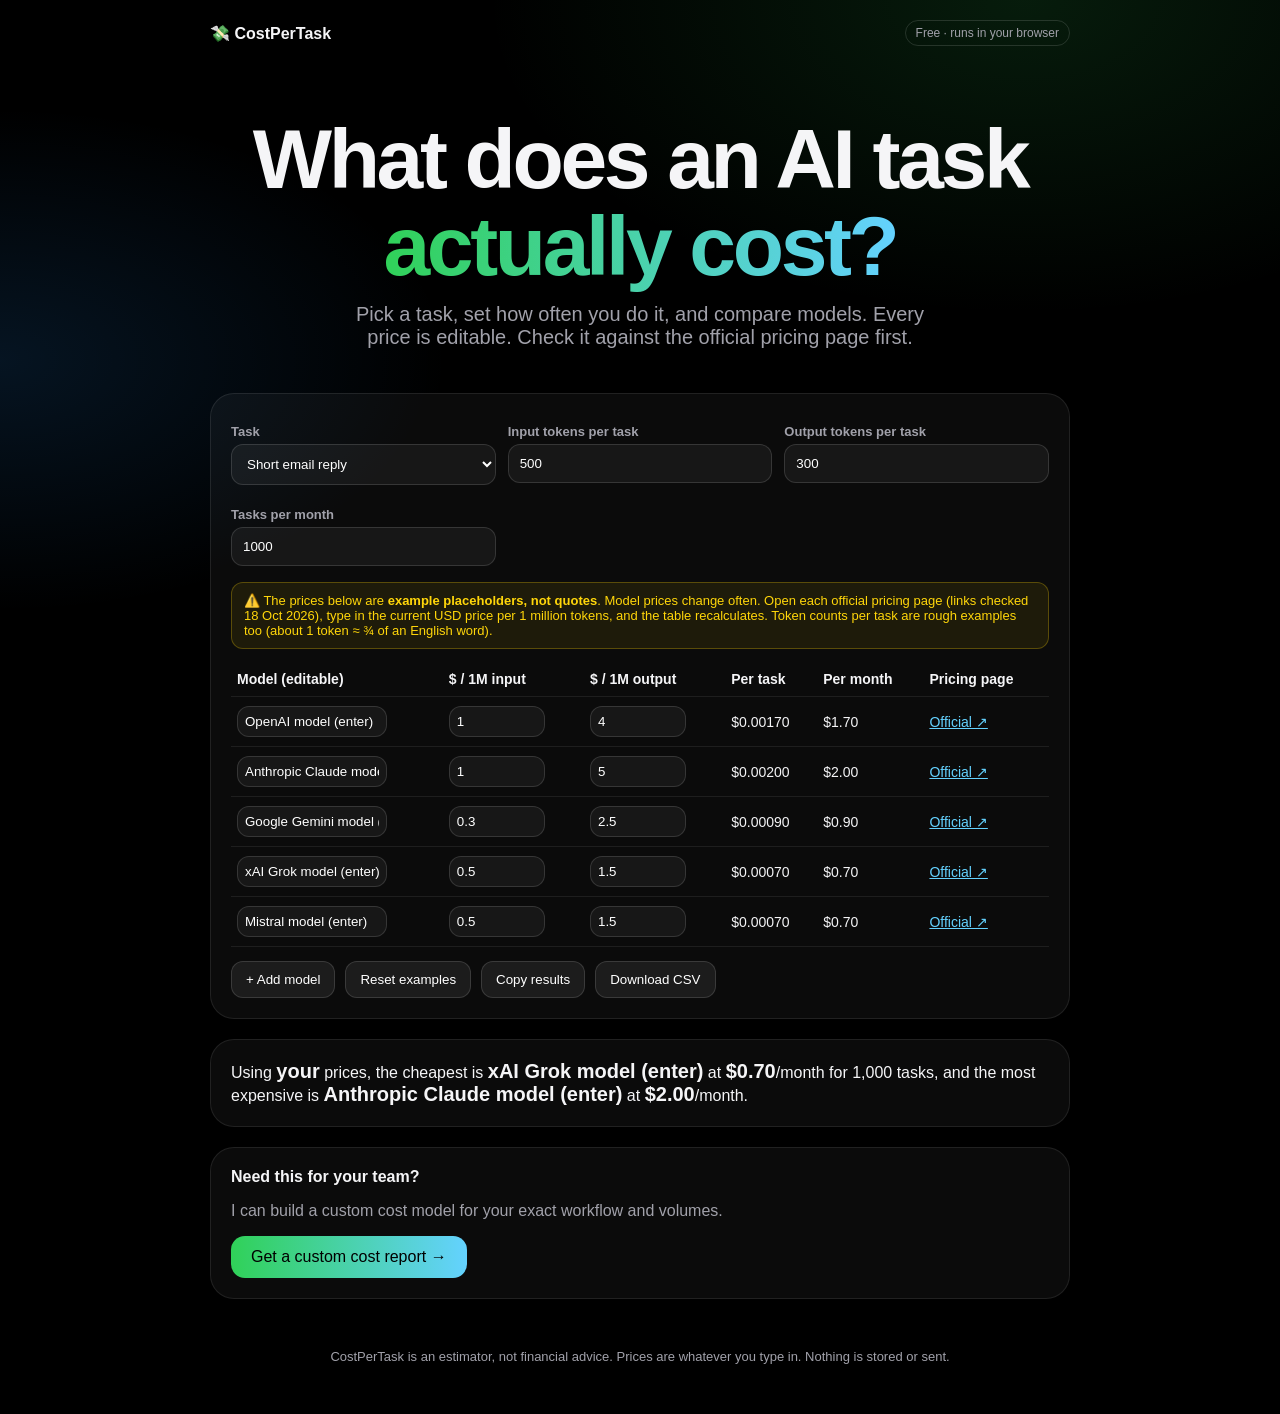
==== index.html @ 29a89acb "Initial demo" ====
<!doctype html><html lang="en"><head><meta charset="utf-8"><meta name="viewport" content="width=device-width,initial-scale=1">
<title>CostPerTask: what does an AI task actually cost?</title><meta name="description" content="Estimate the cost of an AI task (an email, a blog post, a code review) across models. Editable prices, linked to official pricing pages.">
<meta property="og:title" content="CostPerTask: what does an AI task actually cost?"><meta property="og:url" content="https://mxhoaib.github.io/costpertask/"><meta name="twitter:card" content="summary">
<link rel="stylesheet" href="base.css"><style>:root{--g1:#30d15822;--g2:#2997ff22;--c1:#30d158;--c2:#64d2ff}.price{width:96px;padding:7px}.name{width:150px;padding:7px}td a{color:#64d2ff}.res b{font-size:20px}</style></head><body><div class="bg"></div>
<div class="wrap"><header><span>💸 CostPerTask</span><span class="pill">Free · runs in your browser</span></header>
<section class="hero"><h1>What does an AI task<br><span class="grad">actually cost?</span></h1><p class="sub">Pick a task, set how often you do it, and compare models. Every price is editable. Check it against the official pricing page first.</p></section>
<section class="panel"><div class="grid">
<div><label for="task">Task</label><select id="task"></select></div>
<div><label for="inT">Input tokens per task</label><input id="inT" type="number" min="0" value="500"></div>
<div><label for="outT">Output tokens per task</label><input id="outT" type="number" min="0" value="300"></div>
<div><label for="runs">Tasks per month</label><input id="runs" type="number" min="0" value="1000"></div></div>
<p class="demo" style="margin-top:16px">⚠️ The prices below are <b>example placeholders, not quotes</b>. Model prices change often. Open each official pricing page (links checked 18 Oct 2026), type in the current USD price per 1 million tokens, and the table recalculates. Token counts per task are rough examples too (about 1 token ≈ ¾ of an English word).</p>
<div class="tw"><table><thead><tr><th>Model (editable)</th><th>$ / 1M input</th><th>$ / 1M output</th><th>Per task</th><th>Per month</th><th>Pricing page</th></tr></thead><tbody id="rows"></tbody></table></div>
<div class="row"><button class="ghost" id="add">+ Add model</button><button class="ghost" id="reset">Reset examples</button><button class="ghost" id="copy">Copy results</button><button class="ghost" id="csv">Download CSV</button><span id="toast" class="muted small" role="status"></span></div></section>
<section class="panel res" id="summary" aria-live="polite"></section>
<section class="panel"><b>Need this for your team?</b><p class="muted">I can build a custom cost model for your exact workflow and volumes.</p><a class="btn" href="https://paypal.me/imshoi" target="_blank" rel="noopener">Get a custom cost report →</a></section>
</div><footer>CostPerTask is an estimator, not financial advice. Prices are whatever you type in. Nothing is stored or sent.</footer>
<script>
const TASKS=[["Short email reply",400,200],["Blog post (1,000 words)",300,1500],["Summarise a 10-page PDF",7000,400],["Code review (300 lines)",4000,800],["Customer-support chat (10 turns)",3000,1500],["Translate a 1,000-word page",1400,1500],["Custom",500,300]];
// Example placeholders only; users must enter current official prices.
const EX=[["OpenAI model (enter)",1,4,"https://openai.com/api/pricing/"],["Anthropic Claude model (enter)",1,5,"https://www.anthropic.com/pricing#api"],["Google Gemini model (enter)",0.3,2.5,"https://ai.google.dev/gemini-api/docs/pricing"],["xAI Grok model (enter)",0.5,1.5,"https://docs.x.ai/docs/models"],["Mistral model (enter)",0.5,1.5,"https://mistral.ai/pricing"]];
let models=JSON.parse(localStorage.getItem('cpt')||'null')||EX.map(r=>[...r]);
const $=s=>document.querySelector(s),fmt=n=>n<0.01?'$'+n.toFixed(5):n<100?'$'+n.toFixed(2):'$'+Math.round(n).toLocaleString('en');
TASKS.forEach((t,i)=>$('#task').add(new Option(t[0],i)));
$('#task').onchange=()=>{const t=TASKS[$('#task').value];if(t[0]!=='Custom'){$('#inT').value=t[1];$('#outT').value=t[2]}calc()};
const esc=s=>String(s).replace(/[&<>"]/g,c=>({'&':'&amp;','<':'&lt;','>':'&gt;','"':'&quot;'}[c]));
function rows(){$('#rows').innerHTML=models.map((m,i)=>`<tr><td><input class="name" data-i="${i}" data-k="0" value="${esc(m[0])}" aria-label="Model name"></td><td><input class="price" type="number" min="0" step="0.01" data-i="${i}" data-k="1" value="${m[1]}" aria-label="Input price"></td><td><input class="price" type="number" min="0" step="0.01" data-i="${i}" data-k="2" value="${m[2]}" aria-label="Output price"></td><td id="pt${i}"></td><td id="pm${i}"></td><td>${/^https:\/\//.test(m[3]||'')?`<a href="${esc(m[3])}" target="_blank" rel="noopener">Official ↗</a>`:'<span class="muted">n/a</span>'}</td></tr>`).join('');
 document.querySelectorAll('#rows input').forEach(el=>el.oninput=()=>{const v=el.dataset.k==='0'?el.value:Math.max(0,parseFloat(el.value)||0);models[el.dataset.i][el.dataset.k]=v;calc()});calc()}
let res=[];
function calc(){const i=Math.max(0,+$('#inT').value||0),o=Math.max(0,+$('#outT').value||0),n=Math.max(0,+$('#runs').value||0);
 res=models.map((m,k)=>{const per=(i*m[1]+o*m[2])/1e6;$('#pt'+k).textContent=fmt(per);$('#pm'+k).textContent=fmt(per*n);return{name:m[0],per,mo:per*n}});
 localStorage.setItem('cpt',JSON.stringify(models));
 const s=[...res].sort((a,b)=>a.mo-b.mo);$('#summary').innerHTML=s.length?`Using <b>your</b> prices, the cheapest is <b>${esc(s[0].name)}</b> at <b>${fmt(s[0].mo)}</b>/month for ${n.toLocaleString('en')} tasks${s.length>1?`, and the most expensive is <b>${esc(s.at(-1).name)}</b> at <b>${fmt(s.at(-1).mo)}</b>/month`:''}.`:'Add a model to compare.'}
['#inT','#outT','#runs'].forEach(s=>$(s).oninput=calc);
$('#add').onclick=()=>{models.push(['New model',0,0,'']);rows()};
$('#reset').onclick=()=>{models=EX.map(r=>[...r]);rows();toast('Reset to example placeholders')};
const toast=m=>$('#toast').textContent=m;
const txt=()=>res.map(r=>`${r.name}: ${fmt(r.per)}/task, ${fmt(r.mo)}/month`).join('\n')+'\n(user-entered prices) mxhoaib.github.io/costpertask';
$('#copy').onclick=async()=>{try{await navigator.clipboard.writeText(txt());toast('Copied ✓')}catch(e){toast('Copy not available')}};
$('#csv').onclick=()=>{const c='model,usd_per_task,usd_per_month\n'+res.map(r=>`"${r.name.replace(/"/g,'""')}",${r.per},${r.mo}`).join('\n');const a=document.createElement('a');a.href=URL.createObjectURL(new Blob([c],{type:'text/csv'}));a.download='costpertask.csv';a.click();toast('CSV downloaded ✓')};
rows();
</script></body></html>
---- base.css ----
:root{--a:#2997ff;--t:#f5f5f7;--m:#a1a1aa}*{box-sizing:border-box}
body{margin:0;font-family:-apple-system,BlinkMacSystemFont,"SF Pro Display","Segoe UI",Roboto,Helvetica,Arial,sans-serif;color:var(--t);background:#000;overflow-x:hidden}
.bg{position:fixed;inset:0;z-index:-1;background:radial-gradient(60% 50% at 80% 0%,var(--g1),transparent 70%),radial-gradient(50% 40% at 0% 40%,var(--g2),transparent 70%),#000}
.wrap{max-width:900px;margin:0 auto;padding:0 20px}
header{display:flex;justify-content:space-between;align-items:center;padding:20px 0;font-weight:800}
.pill{font-size:12px;font-weight:500;color:var(--m);border:1px solid #ffffff22;border-radius:99px;padding:5px 10px}
.hero{text-align:center;padding:50px 0 24px;animation:up .7s both}
h1{font-size:clamp(40px,8vw,84px);line-height:1.03;letter-spacing:-.04em;margin:0 0 14px}
.grad{background:linear-gradient(90deg,var(--c1),var(--c2));-webkit-background-clip:text;background-clip:text;color:transparent}
.sub{color:var(--m);font-size:clamp(16px,2.3vw,20px);max-width:600px;margin:0 auto}
.panel{background:#ffffff0b;border:1px solid #ffffff17;border-radius:24px;padding:20px;margin:20px 0;animation:up .7s .1s both}
@keyframes up{from{opacity:0;transform:translateY(14px)}to{opacity:1;transform:none}}
input,select,textarea{width:100%;background:#ffffff0d;border:1px solid #ffffff22;border-radius:12px;color:#fff;padding:11px;font:16px inherit;font-family:inherit}
select option{background:#111}
label{display:block;font-size:13px;color:var(--m);margin:10px 0 5px;font-weight:600}
.row{display:flex;gap:10px;flex-wrap:wrap;align-items:center;margin-top:14px}
.btn{border:0;border-radius:14px;padding:12px 20px;font:800 16px inherit;font-family:inherit;cursor:pointer;color:#000;background:linear-gradient(90deg,var(--c1),var(--c2));text-decoration:none;display:inline-block;text-align:center}
.ghost{background:#ffffff12;color:#fff;border:1px solid #ffffff22;border-radius:12px;padding:10px 14px;font:600 15px inherit;font-family:inherit;cursor:pointer;text-decoration:none;display:inline-block}
.muted{color:var(--m)}.small{font-size:13px}
.demo{font-size:13px;color:#ffd60a;background:#ffd60a14;border:1px solid #ffd60a44;border-radius:12px;padding:10px 12px}
footer{text-align:center;padding:30px 20px 50px;font-size:13px;color:var(--m)}
.grid{display:grid;grid-template-columns:repeat(auto-fit,minmax(200px,1fr));gap:12px}
table{width:100%;border-collapse:collapse;font-size:14px}td,th{padding:9px 6px;border-bottom:1px solid #ffffff14;text-align:left;vertical-align:middle}
.tw{overflow-x:auto}
@media (prefers-reduced-motion:reduce){*{animation:none!important;transition:none!important}}
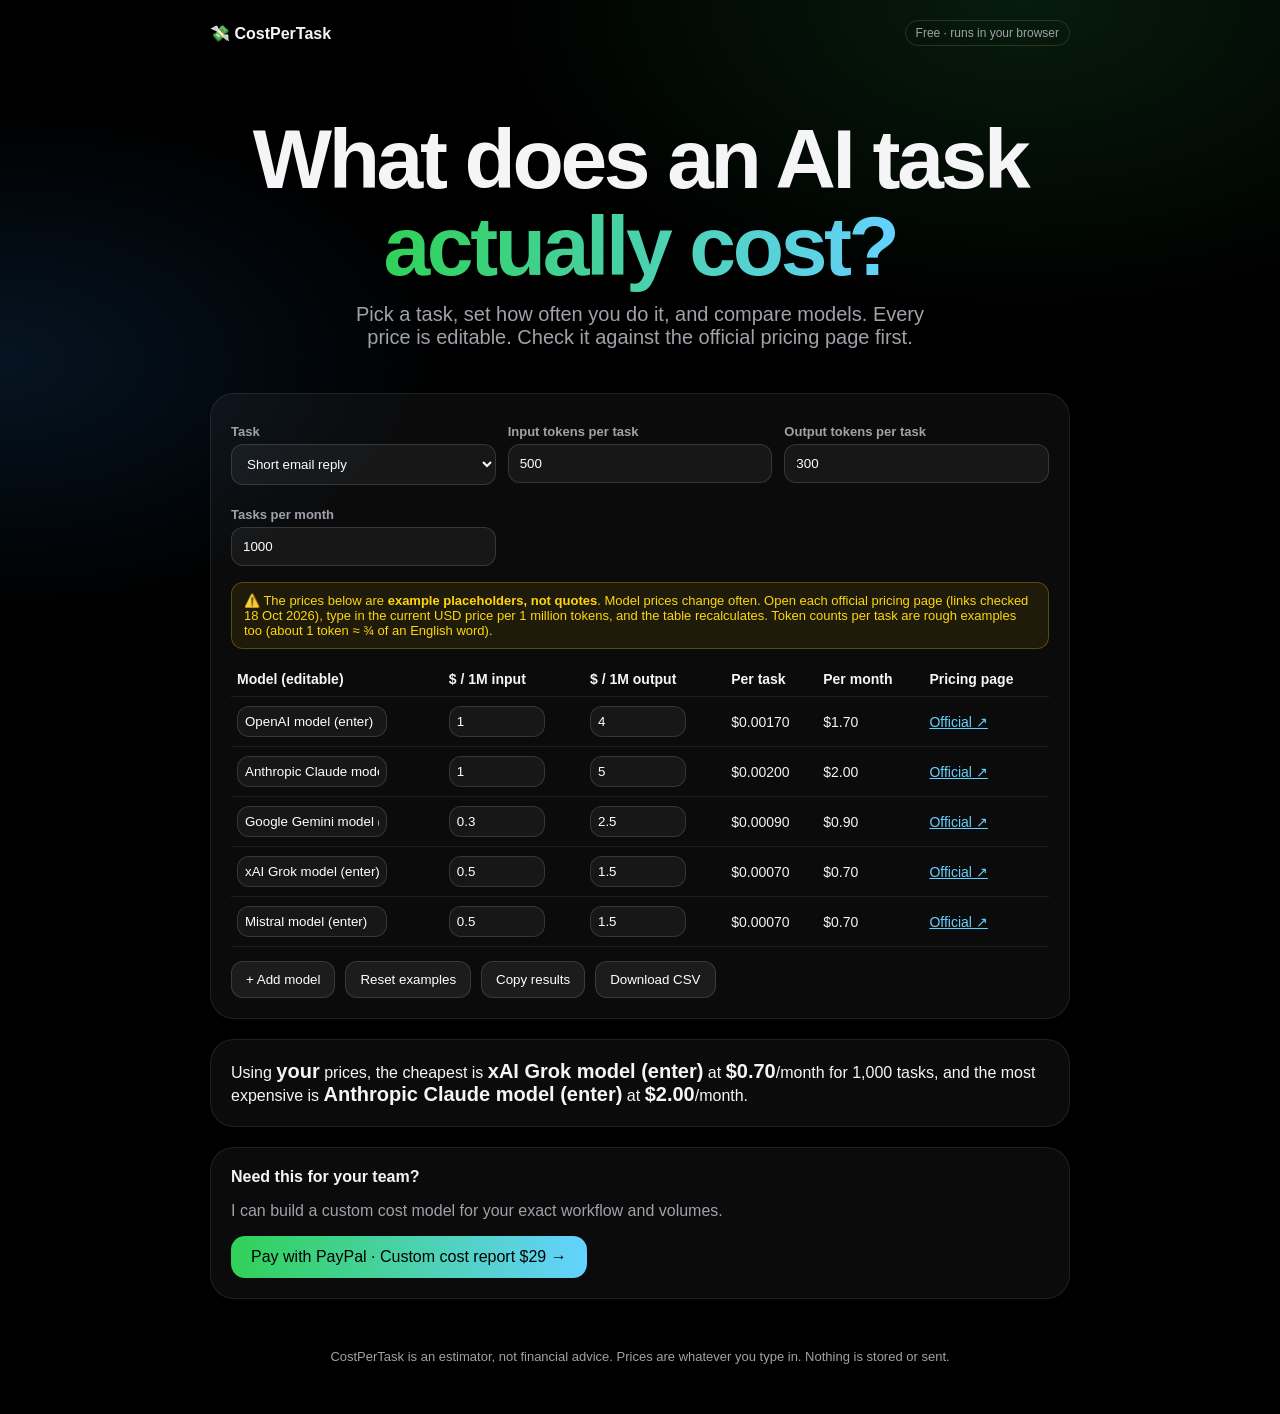
==== commit 0c372257: "PayPal via /pay/ redirect" ====
--- a/index.html
+++ b/index.html
@@ -13,7 +13,7 @@
 <div class="tw"><table><thead><tr><th>Model (editable)</th><th>$ / 1M input</th><th>$ / 1M output</th><th>Per task</th><th>Per month</th><th>Pricing page</th></tr></thead><tbody id="rows"></tbody></table></div>
 <div class="row"><button class="ghost" id="add">+ Add model</button><button class="ghost" id="reset">Reset examples</button><button class="ghost" id="copy">Copy results</button><button class="ghost" id="csv">Download CSV</button><span id="toast" class="muted small" role="status"></span></div></section>
 <section class="panel res" id="summary" aria-live="polite"></section>
-<section class="panel"><b>Need this for your team?</b><p class="muted">I can build a custom cost model for your exact workflow and volumes.</p><a class="btn" href="https://paypal.me/imshoi" target="_blank" rel="noopener">Get a custom cost report →</a></section>
+<section class="panel"><b>Need this for your team?</b><p class="muted">I can build a custom cost model for your exact workflow and volumes.</p><a class="btn" href="pay/?item=report" target="_blank" rel="noopener">Pay with PayPal · Custom cost report $29 →</a></section>
 </div><footer>CostPerTask is an estimator, not financial advice. Prices are whatever you type in. Nothing is stored or sent.</footer>
 <script>
 const TASKS=[["Short email reply",400,200],["Blog post (1,000 words)",300,1500],["Summarise a 10-page PDF",7000,400],["Code review (300 lines)",4000,800],["Customer-support chat (10 turns)",3000,1500],["Translate a 1,000-word page",1400,1500],["Custom",500,300]];
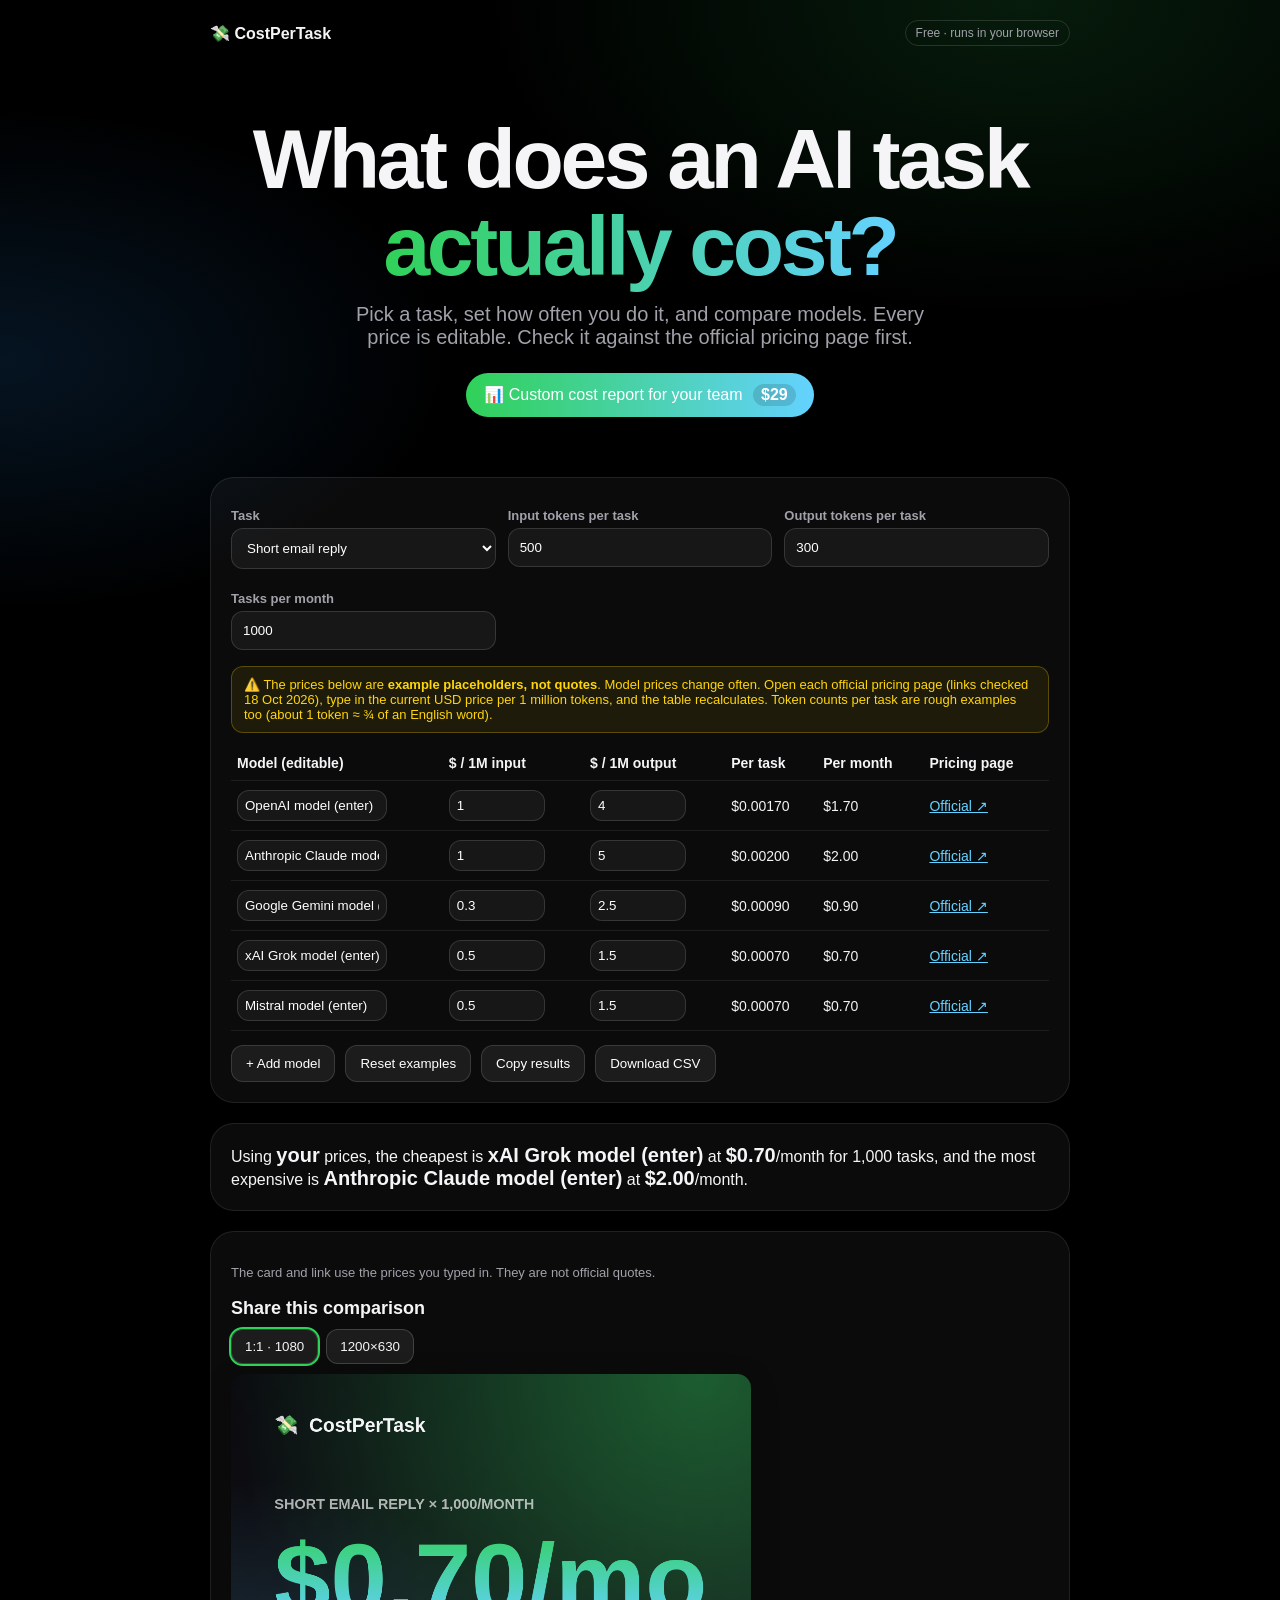
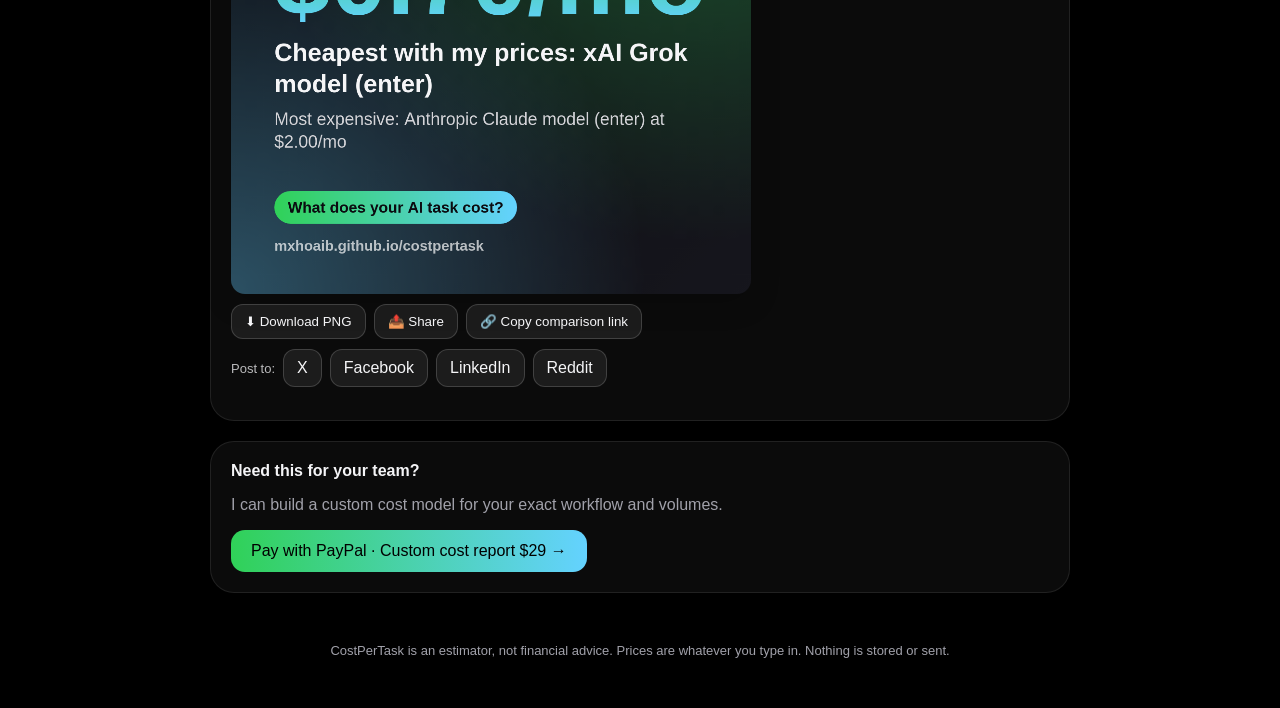
==== commit b3d8496e: "Add viral growth hooks: share cards, challenge links, local best scores, visible pay CTAs, OG image" ====
--- a/index.html
+++ b/index.html
@@ -1,6 +1,12 @@
 <!doctype html><html lang="en"><head><meta charset="utf-8"><meta name="viewport" content="width=device-width,initial-scale=1">
 <title>CostPerTask: what does an AI task actually cost?</title><meta name="description" content="Estimate the cost of an AI task (an email, a blog post, a code review) across models. Editable prices, linked to official pricing pages.">
-<meta property="og:title" content="CostPerTask: what does an AI task actually cost?"><meta property="og:url" content="https://mxhoaib.github.io/costpertask/"><meta name="twitter:card" content="summary">
+<link rel="canonical" href="https://mxhoaib.github.io/costpertask/">
+<meta property="og:type" content="website"><meta property="og:site_name" content="CostPerTask">
+<meta property="og:title" content="CostPerTask: what does an AI task actually cost?"><meta property="og:description" content="Compare what an email, blog post or code review costs across AI models, using prices you enter. Free, in your browser.">
+<meta property="og:url" content="https://mxhoaib.github.io/costpertask/"><meta property="og:image" content="https://mxhoaib.github.io/costpertask/og-image.png">
+<meta property="og:image:width" content="1200"><meta property="og:image:height" content="630"><meta property="og:image:alt" content="CostPerTask: compare the cost of AI tasks across models">
+<meta name="twitter:card" content="summary_large_image"><meta name="twitter:title" content="CostPerTask: what does an AI task actually cost?">
+<meta name="twitter:description" content="Compare what an email, blog post or code review costs across AI models, using prices you enter. Free, in your browser."><meta name="twitter:image" content="https://mxhoaib.github.io/costpertask/og-image.png">
 <link rel="stylesheet" href="base.css"><style>:root{--g1:#30d15822;--g2:#2997ff22;--c1:#30d158;--c2:#64d2ff}.price{width:96px;padding:7px}.name{width:150px;padding:7px}td a{color:#64d2ff}.res b{font-size:20px}</style></head><body><div class="bg"></div>
 <div class="wrap"><header><span>💸 CostPerTask</span><span class="pill">Free · runs in your browser</span></header>
 <section class="hero"><h1>What does an AI task<br><span class="grad">actually cost?</span></h1><p class="sub">Pick a task, set how often you do it, and compare models. Every price is editable. Check it against the official pricing page first.</p></section>
@@ -39,4 +45,7 @@
 $('#copy').onclick=async()=>{try{await navigator.clipboard.writeText(txt());toast('Copied ✓')}catch(e){toast('Copy not available')}};
 $('#csv').onclick=()=>{const c='model,usd_per_task,usd_per_month\n'+res.map(r=>`"${r.name.replace(/"/g,'""')}",${r.per},${r.mo}`).join('\n');const a=document.createElement('a');a.href=URL.createObjectURL(new Blob([c],{type:'text/csv'}));a.download='costpertask.csv';a.click();toast('CSV downloaded ✓')};
 rows();
-</script></body></html>
+</script><script src="viral.js" defer></script><script src="growth.js" defer></script><script data-goatcounter="https://d3dddsites.goatcounter.com/count" async src="//gc.zgo.at/count.js"></script>
+<script>/* Records pay/download clicks as GoatCounter events; does nothing unless GoatCounter is loaded. */
+document.addEventListener('click',function(e){var el=e.target.closest&&e.target.closest('a,button');if(!el||!window.goatcounter||!window.goatcounter.count)return;var h=el.getAttribute('href')||'',id=el.id||'',t=(el.textContent||'').trim().slice(0,40),m=h.match(/pay\/\?item=([\w-]+)/),ev=null;if(m)ev='pay-'+m[1];else if(el.hasAttribute('download')||/^(dl|svg|png|dxf|download)/i.test(id)||/download/i.test(t))ev='download-'+(id||t.toLowerCase().replace(/\W+/g,'-'));if(ev)window.goatcounter.count({path:(location.pathname.split('/')[1]||'root')+'/'+ev,title:t,event:true})},true);</script>
+</body></html>
--- a/base.css
+++ b/base.css
@@ -23,3 +23,4 @@
 table{width:100%;border-collapse:collapse;font-size:14px}td,th{padding:9px 6px;border-bottom:1px solid #ffffff14;text-align:left;vertical-align:middle}
 .tw{overflow-x:auto}
 @media (prefers-reduced-motion:reduce){*{animation:none!important;transition:none!important}}
+[hidden]{display:none!important}
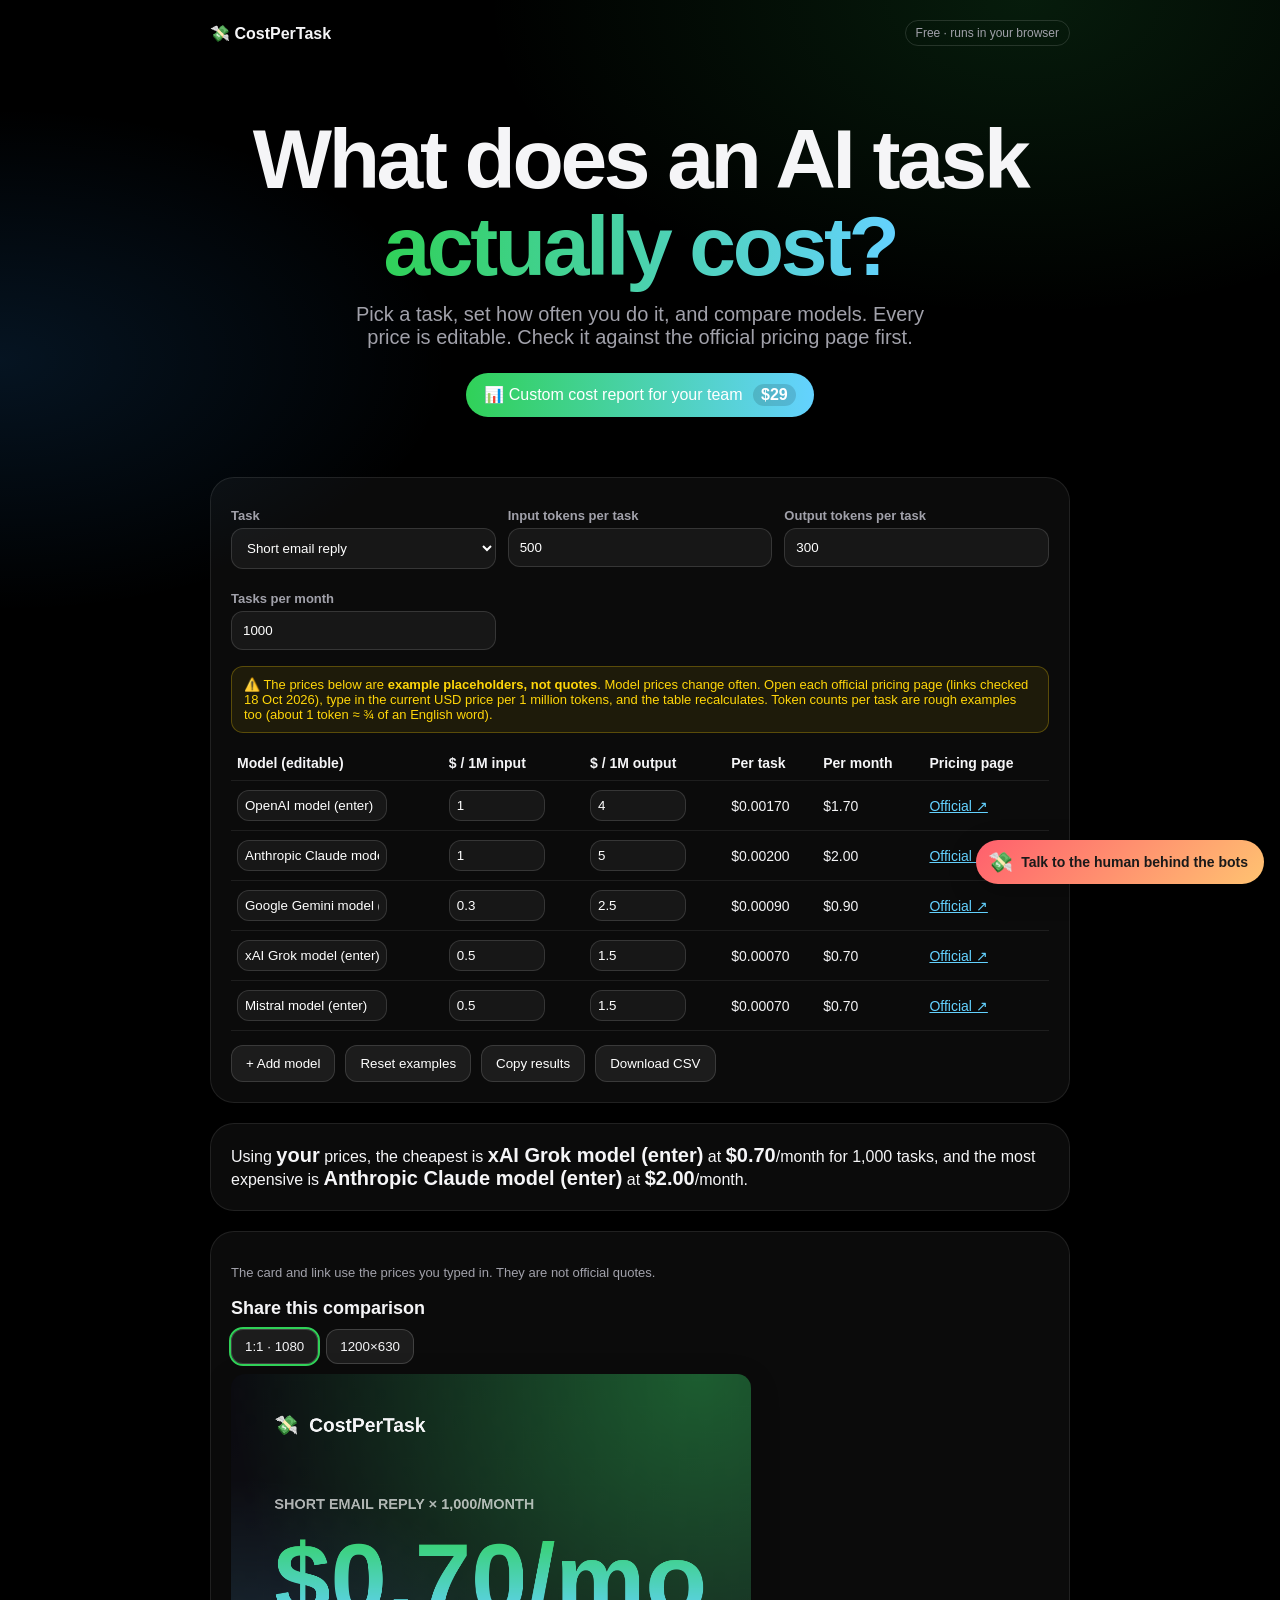
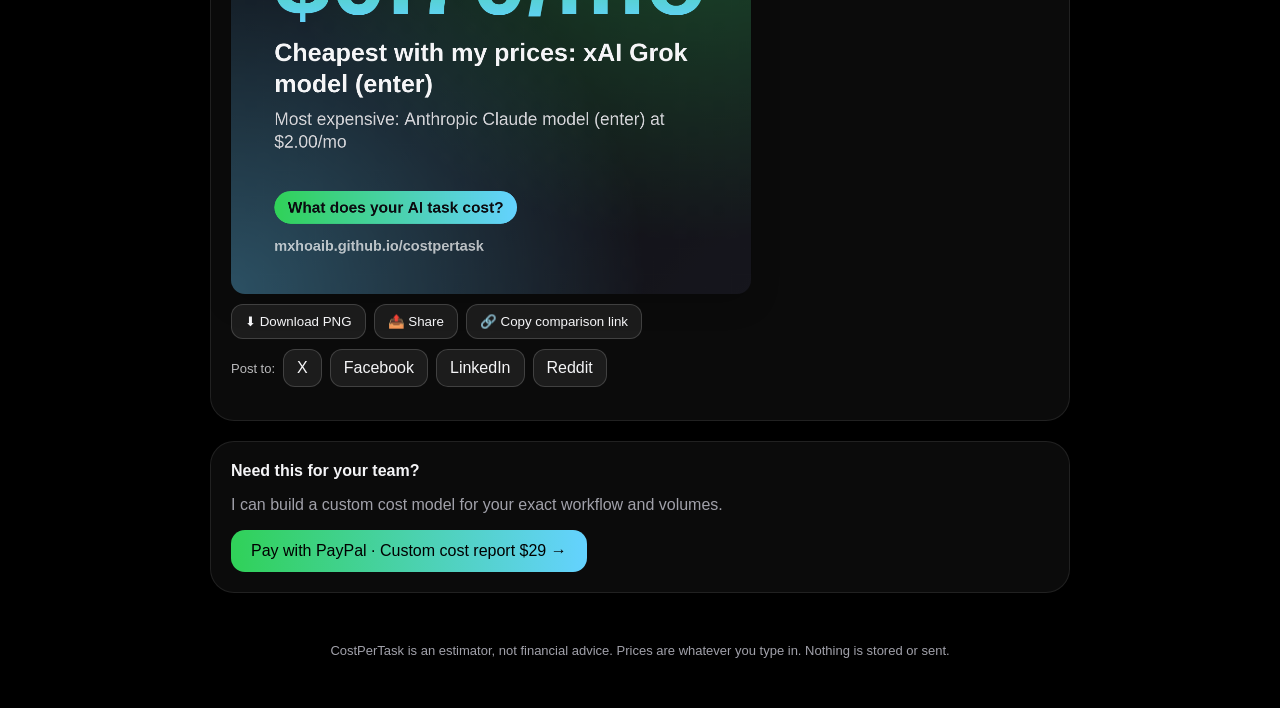
==== commit 05f563cb: "Add playful email-only Contact me widget" ====
--- a/index.html
+++ b/index.html
@@ -48,4 +48,5 @@
 </script><script src="viral.js" defer></script><script src="growth.js" defer></script><script data-goatcounter="https://d3dddsites.goatcounter.com/count" async src="//gc.zgo.at/count.js"></script>
 <script>/* Records pay/download clicks as GoatCounter events; does nothing unless GoatCounter is loaded. */
 document.addEventListener('click',function(e){var el=e.target.closest&&e.target.closest('a,button');if(!el||!window.goatcounter||!window.goatcounter.count)return;var h=el.getAttribute('href')||'',id=el.id||'',t=(el.textContent||'').trim().slice(0,40),m=h.match(/pay\/\?item=([\w-]+)/),ev=null;if(m)ev='pay-'+m[1];else if(el.hasAttribute('download')||/^(dl|svg|png|dxf|download)/i.test(id)||/download/i.test(t))ev='download-'+(id||t.toLowerCase().replace(/\W+/g,'-'));if(ev)window.goatcounter.count({path:(location.pathname.split('/')[1]||'root')+'/'+ev,title:t,event:true})},true);</script>
+<script src="contact.js" data-subject="A human asked about cost per task" data-emoji="💸" data-line="This email costs you $0.00 per task. Best ROI on the page." defer></script>
 </body></html>
